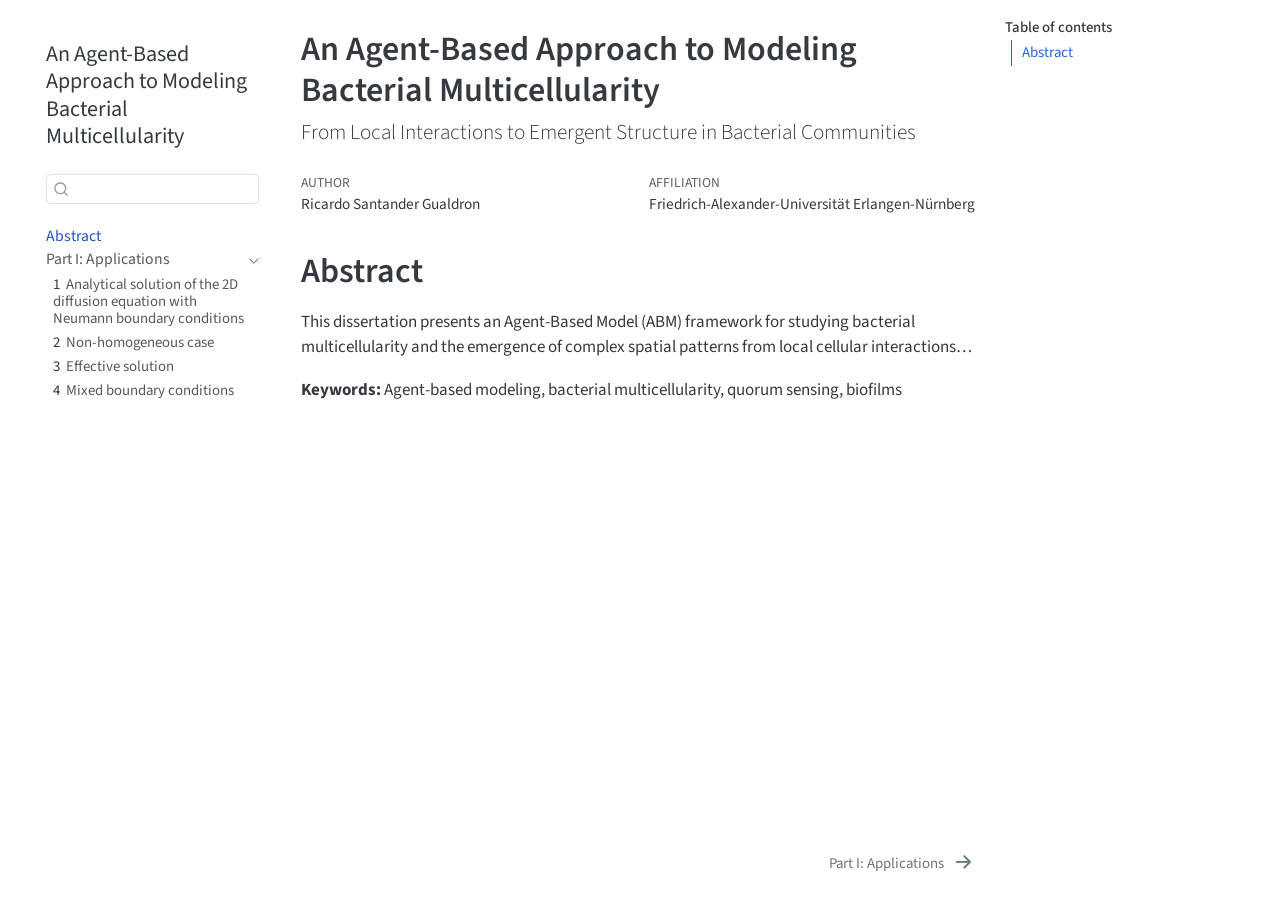
==== docs/index.html @ 5413a3c6 "Add Quarto search functionality with Algolia integration - Implemented a new search feature using Al" ====
<!DOCTYPE html>
<html xmlns="http://www.w3.org/1999/xhtml" lang="en" xml:lang="en"><head>

<meta charset="utf-8">
<meta name="generator" content="quarto-1.8.25">

<meta name="viewport" content="width=device-width, initial-scale=1.0, user-scalable=yes">

<meta name="author" content="Ricardo Santander Gualdron">

<title>An Agent-Based Approach to Modeling Bacterial Multicellularity</title>
<style>
code{white-space: pre-wrap;}
span.smallcaps{font-variant: small-caps;}
div.columns{display: flex; gap: min(4vw, 1.5em);}
div.column{flex: auto; overflow-x: auto;}
div.hanging-indent{margin-left: 1.5em; text-indent: -1.5em;}
ul.task-list{list-style: none;}
ul.task-list li input[type="checkbox"] {
  width: 0.8em;
  margin: 0 0.8em 0.2em -1em; /* quarto-specific, see https://github.com/quarto-dev/quarto-cli/issues/4556 */ 
  vertical-align: middle;
}
</style>


<script src="site_libs/quarto-nav/quarto-nav.js"></script>
<script src="site_libs/quarto-nav/headroom.min.js"></script>
<script src="site_libs/clipboard/clipboard.min.js"></script>
<script src="site_libs/quarto-search/autocomplete.umd.js"></script>
<script src="site_libs/quarto-search/fuse.min.js"></script>
<script src="site_libs/quarto-search/quarto-search.js"></script>
<meta name="quarto:offset" content="./">
<link href="./partII.html" rel="next">
<script src="site_libs/quarto-html/quarto.js" type="module"></script>
<script src="site_libs/quarto-html/tabsets/tabsets.js" type="module"></script>
<script src="site_libs/quarto-html/axe/axe-check.js" type="module"></script>
<script src="site_libs/quarto-html/popper.min.js"></script>
<script src="site_libs/quarto-html/tippy.umd.min.js"></script>
<script src="site_libs/quarto-html/anchor.min.js"></script>
<link href="site_libs/quarto-html/tippy.css" rel="stylesheet">
<link href="site_libs/quarto-html/quarto-syntax-highlighting-7b89279ff1a6dce999919e0e67d4d9ec.css" rel="stylesheet" id="quarto-text-highlighting-styles">
<script src="site_libs/bootstrap/bootstrap.min.js"></script>
<link href="site_libs/bootstrap/bootstrap-icons.css" rel="stylesheet">
<link href="site_libs/bootstrap/bootstrap-8894590f4e905bb9429a808ac524e6f9.min.css" rel="stylesheet" append-hash="true" id="quarto-bootstrap" data-mode="light">
<script id="quarto-search-options" type="application/json">{
  "location": "sidebar",
  "copy-button": false,
  "collapse-after": 3,
  "panel-placement": "start",
  "type": "textbox",
  "limit": 50,
  "keyboard-shortcut": [
    "f",
    "/",
    "s"
  ],
  "show-item-context": false,
  "language": {
    "search-no-results-text": "No results",
    "search-matching-documents-text": "matching documents",
    "search-copy-link-title": "Copy link to search",
    "search-hide-matches-text": "Hide additional matches",
    "search-more-match-text": "more match in this document",
    "search-more-matches-text": "more matches in this document",
    "search-clear-button-title": "Clear",
    "search-text-placeholder": "",
    "search-detached-cancel-button-title": "Cancel",
    "search-submit-button-title": "Submit",
    "search-label": "Search"
  }
}</script>


</head>

<body class="nav-sidebar floating quarto-light">

<div id="quarto-search-results"></div>
  <header id="quarto-header" class="headroom fixed-top">
  <nav class="quarto-secondary-nav">
    <div class="container-fluid d-flex">
      <button type="button" class="quarto-btn-toggle btn" data-bs-toggle="collapse" role="button" data-bs-target=".quarto-sidebar-collapse-item" aria-controls="quarto-sidebar" aria-expanded="false" aria-label="Toggle sidebar navigation" onclick="if (window.quartoToggleHeadroom) { window.quartoToggleHeadroom(); }">
        <i class="bi bi-layout-text-sidebar-reverse"></i>
      </button>
        <nav class="quarto-page-breadcrumbs" aria-label="breadcrumb"><ol class="breadcrumb"><li class="breadcrumb-item"><a href="./index.html">Abstract</a></li></ol></nav>
        <a class="flex-grow-1" role="navigation" data-bs-toggle="collapse" data-bs-target=".quarto-sidebar-collapse-item" aria-controls="quarto-sidebar" aria-expanded="false" aria-label="Toggle sidebar navigation" onclick="if (window.quartoToggleHeadroom) { window.quartoToggleHeadroom(); }">      
        </a>
      <button type="button" class="btn quarto-search-button" aria-label="Search" onclick="window.quartoOpenSearch();">
        <i class="bi bi-search"></i>
      </button>
    </div>
  </nav>
</header>
<!-- content -->
<div id="quarto-content" class="quarto-container page-columns page-rows-contents page-layout-article">
<!-- sidebar -->
  <nav id="quarto-sidebar" class="sidebar collapse collapse-horizontal quarto-sidebar-collapse-item sidebar-navigation floating overflow-auto">
    <div class="pt-lg-2 mt-2 text-left sidebar-header sidebar-header-stacked">
      <a href="./index.html" class="sidebar-logo-link">
      </a>
    <div class="sidebar-title mb-0 py-0">
      <a href="./">An Agent-Based Approach to Modeling Bacterial Multicellularity</a> 
    </div>
      </div>
        <div class="mt-2 flex-shrink-0 align-items-center">
        <div class="sidebar-search">
        <div id="quarto-search" class="" title="Search"></div>
        </div>
        </div>
    <div class="sidebar-menu-container"> 
    <ul class="list-unstyled mt-1">
        <li class="sidebar-item">
  <div class="sidebar-item-container"> 
  <a href="./index.html" class="sidebar-item-text sidebar-link active">
 <span class="menu-text">Abstract</span></a>
  </div>
</li>
        <li class="sidebar-item sidebar-item-section">
      <div class="sidebar-item-container"> 
            <a href="./partII.html" class="sidebar-item-text sidebar-link">
 <span class="menu-text">Part I: Applications</span></a>
          <a class="sidebar-item-toggle text-start" data-bs-toggle="collapse" data-bs-target="#quarto-sidebar-section-1" role="navigation" aria-expanded="true" aria-label="Toggle section">
            <i class="bi bi-chevron-right ms-2"></i>
          </a> 
      </div>
      <ul id="quarto-sidebar-section-1" class="collapse list-unstyled sidebar-section depth1 show">  
          <li class="sidebar-item">
  <div class="sidebar-item-container"> 
  <a href="./partII/diffusion.html" class="sidebar-item-text sidebar-link">
 <span class="menu-text"><span class="chapter-number">1</span>&nbsp; <span class="chapter-title">Analytical solution of the 2D diffusion equation with Neumann boundary conditions</span></span></a>
  </div>
</li>
          <li class="sidebar-item">
  <div class="sidebar-item-container"> 
  <a href="./partII/nonHomogeneous.html" class="sidebar-item-text sidebar-link">
 <span class="menu-text"><span class="chapter-number">2</span>&nbsp; <span class="chapter-title">Non-homogeneous case</span></span></a>
  </div>
</li>
          <li class="sidebar-item">
  <div class="sidebar-item-container"> 
  <a href="./partII/effectiveSolution.html" class="sidebar-item-text sidebar-link">
 <span class="menu-text"><span class="chapter-number">3</span>&nbsp; <span class="chapter-title">Effective solution</span></span></a>
  </div>
</li>
          <li class="sidebar-item">
  <div class="sidebar-item-container"> 
  <a href="./partII/RobinBoundary.html" class="sidebar-item-text sidebar-link">
 <span class="menu-text"><span class="chapter-number">4</span>&nbsp; <span class="chapter-title">Mixed boundary conditions</span></span></a>
  </div>
</li>
      </ul>
  </li>
    </ul>
    </div>
</nav>
<div id="quarto-sidebar-glass" class="quarto-sidebar-collapse-item" data-bs-toggle="collapse" data-bs-target=".quarto-sidebar-collapse-item"></div>
<!-- margin-sidebar -->
    <div id="quarto-margin-sidebar" class="sidebar margin-sidebar">
        <nav id="TOC" role="doc-toc" class="toc-active">
    <h2 id="toc-title">Table of contents</h2>
   
  <ul>
  <li><a href="#abstract" id="toc-abstract" class="nav-link active" data-scroll-target="#abstract">Abstract</a></li>
  </ul>
</nav>
    </div>
<!-- main -->
<main class="content" id="quarto-document-content">

<header id="title-block-header" class="quarto-title-block default">
<div class="quarto-title">
<h1 class="title">An Agent-Based Approach to Modeling Bacterial Multicellularity</h1>
<p class="subtitle lead">From Local Interactions to Emergent Structure in Bacterial Communities</p>
</div>


<div class="quarto-title-meta-author">
  <div class="quarto-title-meta-heading">Author</div>
  <div class="quarto-title-meta-heading">Affiliation</div>
  
    <div class="quarto-title-meta-contents">
    <p class="author">Ricardo Santander Gualdron </p>
  </div>
  <div class="quarto-title-meta-contents">
        <p class="affiliation">
            Friedrich-Alexander-Universität Erlangen-Nürnberg
          </p>
      </div>
  </div>

<div class="quarto-title-meta">

      
  
    
  </div>
  


</header>


<section id="abstract" class="level1 unnumbered">
<h1 class="unnumbered">Abstract</h1>
<p>This dissertation presents an Agent-Based Model (ABM) framework for studying bacterial multicellularity and the emergence of complex spatial patterns from local cellular interactions…</p>
<p><strong>Keywords:</strong> Agent-based modeling, bacterial multicellularity, quorum sensing, biofilms</p>


</section>

</main> <!-- /main -->
<script id="quarto-html-after-body" type="application/javascript">
  window.document.addEventListener("DOMContentLoaded", function (event) {
    const icon = "";
    const anchorJS = new window.AnchorJS();
    anchorJS.options = {
      placement: 'right',
      icon: icon
    };
    anchorJS.add('.anchored');
    const isCodeAnnotation = (el) => {
      for (const clz of el.classList) {
        if (clz.startsWith('code-annotation-')) {                     
          return true;
        }
      }
      return false;
    }
    const onCopySuccess = function(e) {
      // button target
      const button = e.trigger;
      // don't keep focus
      button.blur();
      // flash "checked"
      button.classList.add('code-copy-button-checked');
      var currentTitle = button.getAttribute("title");
      button.setAttribute("title", "Copied!");
      let tooltip;
      if (window.bootstrap) {
        button.setAttribute("data-bs-toggle", "tooltip");
        button.setAttribute("data-bs-placement", "left");
        button.setAttribute("data-bs-title", "Copied!");
        tooltip = new bootstrap.Tooltip(button, 
          { trigger: "manual", 
            customClass: "code-copy-button-tooltip",
            offset: [0, -8]});
        tooltip.show();    
      }
      setTimeout(function() {
        if (tooltip) {
          tooltip.hide();
          button.removeAttribute("data-bs-title");
          button.removeAttribute("data-bs-toggle");
          button.removeAttribute("data-bs-placement");
        }
        button.setAttribute("title", currentTitle);
        button.classList.remove('code-copy-button-checked');
      }, 1000);
      // clear code selection
      e.clearSelection();
    }
    const getTextToCopy = function(trigger) {
      const outerScaffold = trigger.parentElement.cloneNode(true);
      const codeEl = outerScaffold.querySelector('code');
      for (const childEl of codeEl.children) {
        if (isCodeAnnotation(childEl)) {
          childEl.remove();
        }
      }
      return codeEl.innerText;
    }
    const clipboard = new window.ClipboardJS('.code-copy-button:not([data-in-quarto-modal])', {
      text: getTextToCopy
    });
    clipboard.on('success', onCopySuccess);
    if (window.document.getElementById('quarto-embedded-source-code-modal')) {
      const clipboardModal = new window.ClipboardJS('.code-copy-button[data-in-quarto-modal]', {
        text: getTextToCopy,
        container: window.document.getElementById('quarto-embedded-source-code-modal')
      });
      clipboardModal.on('success', onCopySuccess);
    }
      var localhostRegex = new RegExp(/^(?:http|https):\/\/localhost\:?[0-9]*\//);
      var mailtoRegex = new RegExp(/^mailto:/);
        var filterRegex = new RegExp('/' + window.location.host + '/');
      var isInternal = (href) => {
          return filterRegex.test(href) || localhostRegex.test(href) || mailtoRegex.test(href);
      }
      // Inspect non-navigation links and adorn them if external
     var links = window.document.querySelectorAll('a[href]:not(.nav-link):not(.navbar-brand):not(.toc-action):not(.sidebar-link):not(.sidebar-item-toggle):not(.pagination-link):not(.no-external):not([aria-hidden]):not(.dropdown-item):not(.quarto-navigation-tool):not(.about-link)');
      for (var i=0; i<links.length; i++) {
        const link = links[i];
        if (!isInternal(link.href)) {
          // undo the damage that might have been done by quarto-nav.js in the case of
          // links that we want to consider external
          if (link.dataset.originalHref !== undefined) {
            link.href = link.dataset.originalHref;
          }
        }
      }
    function tippyHover(el, contentFn, onTriggerFn, onUntriggerFn) {
      const config = {
        allowHTML: true,
        maxWidth: 500,
        delay: 100,
        arrow: false,
        appendTo: function(el) {
            return el.parentElement;
        },
        interactive: true,
        interactiveBorder: 10,
        theme: 'quarto',
        placement: 'bottom-start',
      };
      if (contentFn) {
        config.content = contentFn;
      }
      if (onTriggerFn) {
        config.onTrigger = onTriggerFn;
      }
      if (onUntriggerFn) {
        config.onUntrigger = onUntriggerFn;
      }
      window.tippy(el, config); 
    }
    const noterefs = window.document.querySelectorAll('a[role="doc-noteref"]');
    for (var i=0; i<noterefs.length; i++) {
      const ref = noterefs[i];
      tippyHover(ref, function() {
        // use id or data attribute instead here
        let href = ref.getAttribute('data-footnote-href') || ref.getAttribute('href');
        try { href = new URL(href).hash; } catch {}
        const id = href.replace(/^#\/?/, "");
        const note = window.document.getElementById(id);
        if (note) {
          return note.innerHTML;
        } else {
          return "";
        }
      });
    }
    const xrefs = window.document.querySelectorAll('a.quarto-xref');
    const processXRef = (id, note) => {
      // Strip column container classes
      const stripColumnClz = (el) => {
        el.classList.remove("page-full", "page-columns");
        if (el.children) {
          for (const child of el.children) {
            stripColumnClz(child);
          }
        }
      }
      stripColumnClz(note)
      if (id === null || id.startsWith('sec-')) {
        // Special case sections, only their first couple elements
        const container = document.createElement("div");
        if (note.children && note.children.length > 2) {
          container.appendChild(note.children[0].cloneNode(true));
          for (let i = 1; i < note.children.length; i++) {
            const child = note.children[i];
            if (child.tagName === "P" && child.innerText === "") {
              continue;
            } else {
              container.appendChild(child.cloneNode(true));
              break;
            }
          }
          if (window.Quarto?.typesetMath) {
            window.Quarto.typesetMath(container);
          }
          return container.innerHTML
        } else {
          if (window.Quarto?.typesetMath) {
            window.Quarto.typesetMath(note);
          }
          return note.innerHTML;
        }
      } else {
        // Remove any anchor links if they are present
        const anchorLink = note.querySelector('a.anchorjs-link');
        if (anchorLink) {
          anchorLink.remove();
        }
        if (window.Quarto?.typesetMath) {
          window.Quarto.typesetMath(note);
        }
        if (note.classList.contains("callout")) {
          return note.outerHTML;
        } else {
          return note.innerHTML;
        }
      }
    }
    for (var i=0; i<xrefs.length; i++) {
      const xref = xrefs[i];
      tippyHover(xref, undefined, function(instance) {
        instance.disable();
        let url = xref.getAttribute('href');
        let hash = undefined; 
        if (url.startsWith('#')) {
          hash = url;
        } else {
          try { hash = new URL(url).hash; } catch {}
        }
        if (hash) {
          const id = hash.replace(/^#\/?/, "");
          const note = window.document.getElementById(id);
          if (note !== null) {
            try {
              const html = processXRef(id, note.cloneNode(true));
              instance.setContent(html);
            } finally {
              instance.enable();
              instance.show();
            }
          } else {
            // See if we can fetch this
            fetch(url.split('#')[0])
            .then(res => res.text())
            .then(html => {
              const parser = new DOMParser();
              const htmlDoc = parser.parseFromString(html, "text/html");
              const note = htmlDoc.getElementById(id);
              if (note !== null) {
                const html = processXRef(id, note);
                instance.setContent(html);
              } 
            }).finally(() => {
              instance.enable();
              instance.show();
            });
          }
        } else {
          // See if we can fetch a full url (with no hash to target)
          // This is a special case and we should probably do some content thinning / targeting
          fetch(url)
          .then(res => res.text())
          .then(html => {
            const parser = new DOMParser();
            const htmlDoc = parser.parseFromString(html, "text/html");
            const note = htmlDoc.querySelector('main.content');
            if (note !== null) {
              // This should only happen for chapter cross references
              // (since there is no id in the URL)
              // remove the first header
              if (note.children.length > 0 && note.children[0].tagName === "HEADER") {
                note.children[0].remove();
              }
              const html = processXRef(null, note);
              instance.setContent(html);
            } 
          }).finally(() => {
            instance.enable();
            instance.show();
          });
        }
      }, function(instance) {
      });
    }
        let selectedAnnoteEl;
        const selectorForAnnotation = ( cell, annotation) => {
          let cellAttr = 'data-code-cell="' + cell + '"';
          let lineAttr = 'data-code-annotation="' +  annotation + '"';
          const selector = 'span[' + cellAttr + '][' + lineAttr + ']';
          return selector;
        }
        const selectCodeLines = (annoteEl) => {
          const doc = window.document;
          const targetCell = annoteEl.getAttribute("data-target-cell");
          const targetAnnotation = annoteEl.getAttribute("data-target-annotation");
          const annoteSpan = window.document.querySelector(selectorForAnnotation(targetCell, targetAnnotation));
          const lines = annoteSpan.getAttribute("data-code-lines").split(",");
          const lineIds = lines.map((line) => {
            return targetCell + "-" + line;
          })
          let top = null;
          let height = null;
          let parent = null;
          if (lineIds.length > 0) {
              //compute the position of the single el (top and bottom and make a div)
              const el = window.document.getElementById(lineIds[0]);
              top = el.offsetTop;
              height = el.offsetHeight;
              parent = el.parentElement.parentElement;
            if (lineIds.length > 1) {
              const lastEl = window.document.getElementById(lineIds[lineIds.length - 1]);
              const bottom = lastEl.offsetTop + lastEl.offsetHeight;
              height = bottom - top;
            }
            if (top !== null && height !== null && parent !== null) {
              // cook up a div (if necessary) and position it 
              let div = window.document.getElementById("code-annotation-line-highlight");
              if (div === null) {
                div = window.document.createElement("div");
                div.setAttribute("id", "code-annotation-line-highlight");
                div.style.position = 'absolute';
                parent.appendChild(div);
              }
              div.style.top = top - 2 + "px";
              div.style.height = height + 4 + "px";
              div.style.left = 0;
              let gutterDiv = window.document.getElementById("code-annotation-line-highlight-gutter");
              if (gutterDiv === null) {
                gutterDiv = window.document.createElement("div");
                gutterDiv.setAttribute("id", "code-annotation-line-highlight-gutter");
                gutterDiv.style.position = 'absolute';
                const codeCell = window.document.getElementById(targetCell);
                const gutter = codeCell.querySelector('.code-annotation-gutter');
                gutter.appendChild(gutterDiv);
              }
              gutterDiv.style.top = top - 2 + "px";
              gutterDiv.style.height = height + 4 + "px";
            }
            selectedAnnoteEl = annoteEl;
          }
        };
        const unselectCodeLines = () => {
          const elementsIds = ["code-annotation-line-highlight", "code-annotation-line-highlight-gutter"];
          elementsIds.forEach((elId) => {
            const div = window.document.getElementById(elId);
            if (div) {
              div.remove();
            }
          });
          selectedAnnoteEl = undefined;
        };
          // Handle positioning of the toggle
      window.addEventListener(
        "resize",
        throttle(() => {
          elRect = undefined;
          if (selectedAnnoteEl) {
            selectCodeLines(selectedAnnoteEl);
          }
        }, 10)
      );
      function throttle(fn, ms) {
      let throttle = false;
      let timer;
        return (...args) => {
          if(!throttle) { // first call gets through
              fn.apply(this, args);
              throttle = true;
          } else { // all the others get throttled
              if(timer) clearTimeout(timer); // cancel #2
              timer = setTimeout(() => {
                fn.apply(this, args);
                timer = throttle = false;
              }, ms);
          }
        };
      }
        // Attach click handler to the DT
        const annoteDls = window.document.querySelectorAll('dt[data-target-cell]');
        for (const annoteDlNode of annoteDls) {
          annoteDlNode.addEventListener('click', (event) => {
            const clickedEl = event.target;
            if (clickedEl !== selectedAnnoteEl) {
              unselectCodeLines();
              const activeEl = window.document.querySelector('dt[data-target-cell].code-annotation-active');
              if (activeEl) {
                activeEl.classList.remove('code-annotation-active');
              }
              selectCodeLines(clickedEl);
              clickedEl.classList.add('code-annotation-active');
            } else {
              // Unselect the line
              unselectCodeLines();
              clickedEl.classList.remove('code-annotation-active');
            }
          });
        }
    const findCites = (el) => {
      const parentEl = el.parentElement;
      if (parentEl) {
        const cites = parentEl.dataset.cites;
        if (cites) {
          return {
            el,
            cites: cites.split(' ')
          };
        } else {
          return findCites(el.parentElement)
        }
      } else {
        return undefined;
      }
    };
    var bibliorefs = window.document.querySelectorAll('a[role="doc-biblioref"]');
    for (var i=0; i<bibliorefs.length; i++) {
      const ref = bibliorefs[i];
      const citeInfo = findCites(ref);
      if (citeInfo) {
        tippyHover(citeInfo.el, function() {
          var popup = window.document.createElement('div');
          citeInfo.cites.forEach(function(cite) {
            var citeDiv = window.document.createElement('div');
            citeDiv.classList.add('hanging-indent');
            citeDiv.classList.add('csl-entry');
            var biblioDiv = window.document.getElementById('ref-' + cite);
            if (biblioDiv) {
              citeDiv.innerHTML = biblioDiv.innerHTML;
            }
            popup.appendChild(citeDiv);
          });
          return popup.innerHTML;
        });
      }
    }
  });
  </script>
<nav class="page-navigation">
  <div class="nav-page nav-page-previous">
  </div>
  <div class="nav-page nav-page-next">
      <a href="./partII.html" class="pagination-link" aria-label="Part I: Applications">
        <span class="nav-page-text">Part I: Applications</span> <i class="bi bi-arrow-right-short"></i>
      </a>
  </div>
</nav>
</div> <!-- /content -->




</body></html>
---- docs/site_libs/quarto-html/tippy.css ----
.tippy-box[data-animation=fade][data-state=hidden]{opacity:0}[data-tippy-root]{max-width:calc(100vw - 10px)}.tippy-box{position:relative;background-color:#333;color:#fff;border-radius:4px;font-size:14px;line-height:1.4;white-space:normal;outline:0;transition-property:transform,visibility,opacity}.tippy-box[data-placement^=top]>.tippy-arrow{bottom:0}.tippy-box[data-placement^=top]>.tippy-arrow:before{bottom:-7px;left:0;border-width:8px 8px 0;border-top-color:initial;transform-origin:center top}.tippy-box[data-placement^=bottom]>.tippy-arrow{top:0}.tippy-box[data-placement^=bottom]>.tippy-arrow:before{top:-7px;left:0;border-width:0 8px 8px;border-bottom-color:initial;transform-origin:center bottom}.tippy-box[data-placement^=left]>.tippy-arrow{right:0}.tippy-box[data-placement^=left]>.tippy-arrow:before{border-width:8px 0 8px 8px;border-left-color:initial;right:-7px;transform-origin:center left}.tippy-box[data-placement^=right]>.tippy-arrow{left:0}.tippy-box[data-placement^=right]>.tippy-arrow:before{left:-7px;border-width:8px 8px 8px 0;border-right-color:initial;transform-origin:center right}.tippy-box[data-inertia][data-state=visible]{transition-timing-function:cubic-bezier(.54,1.5,.38,1.11)}.tippy-arrow{width:16px;height:16px;color:#333}.tippy-arrow:before{content:"";position:absolute;border-color:transparent;border-style:solid}.tippy-content{position:relative;padding:5px 9px;z-index:1}
---- docs/site_libs/quarto-html/quarto-syntax-highlighting-7b89279ff1a6dce999919e0e67d4d9ec.css ----
/* quarto syntax highlight colors */
:root {
  --quarto-hl-ot-color: #003B4F;
  --quarto-hl-at-color: #657422;
  --quarto-hl-ss-color: #20794D;
  --quarto-hl-an-color: #5E5E5E;
  --quarto-hl-fu-color: #4758AB;
  --quarto-hl-st-color: #20794D;
  --quarto-hl-cf-color: #003B4F;
  --quarto-hl-op-color: #5E5E5E;
  --quarto-hl-er-color: #AD0000;
  --quarto-hl-bn-color: #AD0000;
  --quarto-hl-al-color: #AD0000;
  --quarto-hl-va-color: #111111;
  --quarto-hl-bu-color: inherit;
  --quarto-hl-ex-color: inherit;
  --quarto-hl-pp-color: #AD0000;
  --quarto-hl-in-color: #5E5E5E;
  --quarto-hl-vs-color: #20794D;
  --quarto-hl-wa-color: #5E5E5E;
  --quarto-hl-do-color: #5E5E5E;
  --quarto-hl-im-color: #00769E;
  --quarto-hl-ch-color: #20794D;
  --quarto-hl-dt-color: #AD0000;
  --quarto-hl-fl-color: #AD0000;
  --quarto-hl-co-color: #5E5E5E;
  --quarto-hl-cv-color: #5E5E5E;
  --quarto-hl-cn-color: #8f5902;
  --quarto-hl-sc-color: #5E5E5E;
  --quarto-hl-dv-color: #AD0000;
  --quarto-hl-kw-color: #003B4F;
}

/* other quarto variables */
:root {
  --quarto-font-monospace: SFMono-Regular, Menlo, Monaco, Consolas, "Liberation Mono", "Courier New", monospace;
}

/* syntax highlight based on Pandoc's rules */
pre > code.sourceCode > span {
  color: #003B4F;
}

code.sourceCode > span {
  color: #003B4F;
}

div.sourceCode,
div.sourceCode pre.sourceCode {
  color: #003B4F;
}

/* Normal */
code span {
  color: #003B4F;
}

/* Alert */
code span.al {
  color: #AD0000;
  font-style: inherit;
}

/* Annotation */
code span.an {
  color: #5E5E5E;
  font-style: inherit;
}

/* Attribute */
code span.at {
  color: #657422;
  font-style: inherit;
}

/* BaseN */
code span.bn {
  color: #AD0000;
  font-style: inherit;
}

/* BuiltIn */
code span.bu {
  font-style: inherit;
}

/* ControlFlow */
code span.cf {
  color: #003B4F;
  font-weight: bold;
  font-style: inherit;
}

/* Char */
code span.ch {
  color: #20794D;
  font-style: inherit;
}

/* Constant */
code span.cn {
  color: #8f5902;
  font-style: inherit;
}

/* Comment */
code span.co {
  color: #5E5E5E;
  font-style: inherit;
}

/* CommentVar */
code span.cv {
  color: #5E5E5E;
  font-style: italic;
}

/* Documentation */
code span.do {
  color: #5E5E5E;
  font-style: italic;
}

/* DataType */
code span.dt {
  color: #AD0000;
  font-style: inherit;
}

/* DecVal */
code span.dv {
  color: #AD0000;
  font-style: inherit;
}

/* Error */
code span.er {
  color: #AD0000;
  font-style: inherit;
}

/* Extension */
code span.ex {
  font-style: inherit;
}

/* Float */
code span.fl {
  color: #AD0000;
  font-style: inherit;
}

/* Function */
code span.fu {
  color: #4758AB;
  font-style: inherit;
}

/* Import */
code span.im {
  color: #00769E;
  font-style: inherit;
}

/* Information */
code span.in {
  color: #5E5E5E;
  font-style: inherit;
}

/* Keyword */
code span.kw {
  color: #003B4F;
  font-weight: bold;
  font-style: inherit;
}

/* Operator */
code span.op {
  color: #5E5E5E;
  font-style: inherit;
}

/* Other */
code span.ot {
  color: #003B4F;
  font-style: inherit;
}

/* Preprocessor */
code span.pp {
  color: #AD0000;
  font-style: inherit;
}

/* SpecialChar */
code span.sc {
  color: #5E5E5E;
  font-style: inherit;
}

/* SpecialString */
code span.ss {
  color: #20794D;
  font-style: inherit;
}

/* String */
code span.st {
  color: #20794D;
  font-style: inherit;
}

/* Variable */
code span.va {
  color: #111111;
  font-style: inherit;
}

/* VerbatimString */
code span.vs {
  color: #20794D;
  font-style: inherit;
}

/* Warning */
code span.wa {
  color: #5E5E5E;
  font-style: italic;
}

.prevent-inlining {
  content: "</";
}

/*# sourceMappingURL=3944bc705cfaf4c80e56f77c5205168a.css.map */
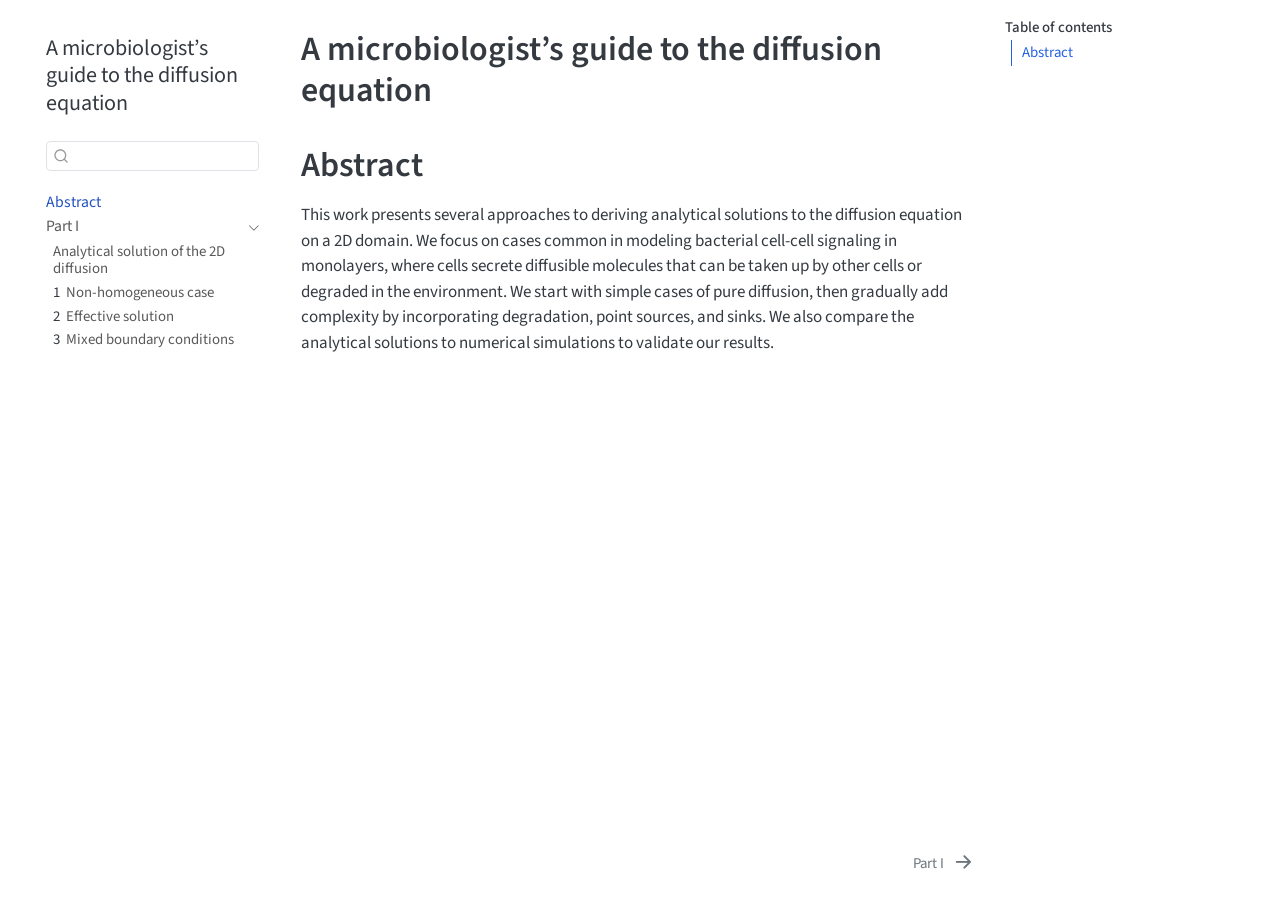
==== commit 92682ef3: "Add Quarto syntax highlighting CSS file with color definitions and styles" ====
--- a/docs/index.html
+++ b/docs/index.html
@@ -2,13 +2,12 @@
 <html xmlns="http://www.w3.org/1999/xhtml" lang="en" xml:lang="en"><head>
 
 <meta charset="utf-8">
-<meta name="generator" content="quarto-1.8.25">
+<meta name="generator" content="quarto-1.8.26">
 
 <meta name="viewport" content="width=device-width, initial-scale=1.0, user-scalable=yes">
 
-<meta name="author" content="Ricardo Santander Gualdron">
-
-<title>An Agent-Based Approach to Modeling Bacterial Multicellularity</title>
+
+<title>A microbiologist’s guide to the diffusion equation</title>
 <style>
 code{white-space: pre-wrap;}
 span.smallcaps{font-variant: small-caps;}
@@ -39,10 +38,10 @@
 <script src="site_libs/quarto-html/tippy.umd.min.js"></script>
 <script src="site_libs/quarto-html/anchor.min.js"></script>
 <link href="site_libs/quarto-html/tippy.css" rel="stylesheet">
-<link href="site_libs/quarto-html/quarto-syntax-highlighting-7b89279ff1a6dce999919e0e67d4d9ec.css" rel="stylesheet" id="quarto-text-highlighting-styles">
+<link href="site_libs/quarto-html/quarto-syntax-highlighting-587c61ba64f3a5504c4d52d930310e48.css" rel="stylesheet" id="quarto-text-highlighting-styles">
 <script src="site_libs/bootstrap/bootstrap.min.js"></script>
 <link href="site_libs/bootstrap/bootstrap-icons.css" rel="stylesheet">
-<link href="site_libs/bootstrap/bootstrap-8894590f4e905bb9429a808ac524e6f9.min.css" rel="stylesheet" append-hash="true" id="quarto-bootstrap" data-mode="light">
+<link href="site_libs/bootstrap/bootstrap-c4a09a7ffe027904e6eea70dfbe6111d.min.css" rel="stylesheet" append-hash="true" id="quarto-bootstrap" data-mode="light">
 <script id="quarto-search-options" type="application/json">{
   "location": "sidebar",
   "copy-button": false,
@@ -72,6 +71,7 @@
 }</script>
 
 
+<link rel="stylesheet" href="custom.css">
 </head>
 
 <body class="nav-sidebar floating quarto-light">
@@ -96,11 +96,9 @@
 <div id="quarto-content" class="quarto-container page-columns page-rows-contents page-layout-article">
 <!-- sidebar -->
   <nav id="quarto-sidebar" class="sidebar collapse collapse-horizontal quarto-sidebar-collapse-item sidebar-navigation floating overflow-auto">
-    <div class="pt-lg-2 mt-2 text-left sidebar-header sidebar-header-stacked">
-      <a href="./index.html" class="sidebar-logo-link">
-      </a>
+    <div class="pt-lg-2 mt-2 text-left sidebar-header">
     <div class="sidebar-title mb-0 py-0">
-      <a href="./">An Agent-Based Approach to Modeling Bacterial Multicellularity</a> 
+      <a href="./">A microbiologist’s guide to the diffusion equation</a> 
     </div>
       </div>
         <div class="mt-2 flex-shrink-0 align-items-center">
@@ -119,7 +117,7 @@
         <li class="sidebar-item sidebar-item-section">
       <div class="sidebar-item-container"> 
             <a href="./partII.html" class="sidebar-item-text sidebar-link">
- <span class="menu-text">Part I: Applications</span></a>
+ <span class="menu-text">Part I</span></a>
           <a class="sidebar-item-toggle text-start" data-bs-toggle="collapse" data-bs-target="#quarto-sidebar-section-1" role="navigation" aria-expanded="true" aria-label="Toggle section">
             <i class="bi bi-chevron-right ms-2"></i>
           </a> 
@@ -128,25 +126,25 @@
           <li class="sidebar-item">
   <div class="sidebar-item-container"> 
   <a href="./partII/diffusion.html" class="sidebar-item-text sidebar-link">
- <span class="menu-text"><span class="chapter-number">1</span>&nbsp; <span class="chapter-title">Analytical solution of the 2D diffusion equation with Neumann boundary conditions</span></span></a>
+ <span class="menu-text">Analytical solution of the 2D diffusion</span></a>
   </div>
 </li>
           <li class="sidebar-item">
   <div class="sidebar-item-container"> 
   <a href="./partII/nonHomogeneous.html" class="sidebar-item-text sidebar-link">
- <span class="menu-text"><span class="chapter-number">2</span>&nbsp; <span class="chapter-title">Non-homogeneous case</span></span></a>
+ <span class="menu-text"><span class="chapter-number">1</span>&nbsp; <span class="chapter-title">Non-homogeneous case</span></span></a>
   </div>
 </li>
           <li class="sidebar-item">
   <div class="sidebar-item-container"> 
   <a href="./partII/effectiveSolution.html" class="sidebar-item-text sidebar-link">
- <span class="menu-text"><span class="chapter-number">3</span>&nbsp; <span class="chapter-title">Effective solution</span></span></a>
+ <span class="menu-text"><span class="chapter-number">2</span>&nbsp; <span class="chapter-title">Effective solution</span></span></a>
   </div>
 </li>
           <li class="sidebar-item">
   <div class="sidebar-item-container"> 
   <a href="./partII/RobinBoundary.html" class="sidebar-item-text sidebar-link">
- <span class="menu-text"><span class="chapter-number">4</span>&nbsp; <span class="chapter-title">Mixed boundary conditions</span></span></a>
+ <span class="menu-text"><span class="chapter-number">3</span>&nbsp; <span class="chapter-title">Mixed boundary conditions</span></span></a>
   </div>
 </li>
       </ul>
@@ -170,28 +168,14 @@
 
 <header id="title-block-header" class="quarto-title-block default">
 <div class="quarto-title">
-<h1 class="title">An Agent-Based Approach to Modeling Bacterial Multicellularity</h1>
-<p class="subtitle lead">From Local Interactions to Emergent Structure in Bacterial Communities</p>
+<h1 class="title">A microbiologist’s guide to the diffusion equation</h1>
 </div>
 
 
-<div class="quarto-title-meta-author">
-  <div class="quarto-title-meta-heading">Author</div>
-  <div class="quarto-title-meta-heading">Affiliation</div>
-  
-    <div class="quarto-title-meta-contents">
-    <p class="author">Ricardo Santander Gualdron </p>
-  </div>
-  <div class="quarto-title-meta-contents">
-        <p class="affiliation">
-            Friedrich-Alexander-Universität Erlangen-Nürnberg
-          </p>
-      </div>
-  </div>
 
 <div class="quarto-title-meta">
 
-      
+    
   
     
   </div>
@@ -203,8 +187,8 @@
 
 <section id="abstract" class="level1 unnumbered">
 <h1 class="unnumbered">Abstract</h1>
-<p>This dissertation presents an Agent-Based Model (ABM) framework for studying bacterial multicellularity and the emergence of complex spatial patterns from local cellular interactions…</p>
-<p><strong>Keywords:</strong> Agent-based modeling, bacterial multicellularity, quorum sensing, biofilms</p>
+<p>This work presents several approaches to deriving analytical solutions to the diffusion equation on a 2D domain. We focus on cases common in modeling bacterial cell-cell signaling in monolayers, where cells secrete diffusible molecules that can be taken up by other cells or degraded in the environment. We start with simple cases of pure diffusion, then gradually add complexity by incorporating degradation, point sources, and sinks. We also compare the analytical solutions to numerical simulations to validate our results.</p>
+<!-- **Keywords:** Agent-based modeling, bacterial multicellularity, quorum sensing, biofilms -->
 
 
 </section>
@@ -614,8 +598,8 @@
   <div class="nav-page nav-page-previous">
   </div>
   <div class="nav-page nav-page-next">
-      <a href="./partII.html" class="pagination-link" aria-label="Part I: Applications">
-        <span class="nav-page-text">Part I: Applications</span> <i class="bi bi-arrow-right-short"></i>
+      <a href="./partII.html" class="pagination-link" aria-label="Part I">
+        <span class="nav-page-text">Part I</span> <i class="bi bi-arrow-right-short"></i>
       </a>
   </div>
 </nav>
--- a/docs/site_libs/quarto-html/quarto-syntax-highlighting-587c61ba64f3a5504c4d52d930310e48.css
+++ b/docs/site_libs/quarto-html/quarto-syntax-highlighting-587c61ba64f3a5504c4d52d930310e48.css
@@ -0,0 +1,236 @@
+/* quarto syntax highlight colors */
+:root {
+  --quarto-hl-ot-color: #003B4F;
+  --quarto-hl-at-color: #657422;
+  --quarto-hl-ss-color: #20794D;
+  --quarto-hl-an-color: #5E5E5E;
+  --quarto-hl-fu-color: #4758AB;
+  --quarto-hl-st-color: #20794D;
+  --quarto-hl-cf-color: #003B4F;
+  --quarto-hl-op-color: #5E5E5E;
+  --quarto-hl-er-color: #AD0000;
+  --quarto-hl-bn-color: #AD0000;
+  --quarto-hl-al-color: #AD0000;
+  --quarto-hl-va-color: #111111;
+  --quarto-hl-bu-color: inherit;
+  --quarto-hl-ex-color: inherit;
+  --quarto-hl-pp-color: #AD0000;
+  --quarto-hl-in-color: #5E5E5E;
+  --quarto-hl-vs-color: #20794D;
+  --quarto-hl-wa-color: #5E5E5E;
+  --quarto-hl-do-color: #5E5E5E;
+  --quarto-hl-im-color: #00769E;
+  --quarto-hl-ch-color: #20794D;
+  --quarto-hl-dt-color: #AD0000;
+  --quarto-hl-fl-color: #AD0000;
+  --quarto-hl-co-color: #5E5E5E;
+  --quarto-hl-cv-color: #5E5E5E;
+  --quarto-hl-cn-color: #8f5902;
+  --quarto-hl-sc-color: #5E5E5E;
+  --quarto-hl-dv-color: #AD0000;
+  --quarto-hl-kw-color: #003B4F;
+}
+
+/* other quarto variables */
+:root {
+  --quarto-font-monospace: SFMono-Regular, Menlo, Monaco, Consolas, "Liberation Mono", "Courier New", monospace;
+}
+
+/* syntax highlight based on Pandoc's rules */
+pre > code.sourceCode > span {
+  color: #003B4F;
+}
+
+code.sourceCode > span {
+  color: #003B4F;
+}
+
+div.sourceCode,
+div.sourceCode pre.sourceCode {
+  color: #003B4F;
+}
+
+/* Normal */
+code span {
+  color: #003B4F;
+}
+
+/* Alert */
+code span.al {
+  color: #AD0000;
+  font-style: inherit;
+}
+
+/* Annotation */
+code span.an {
+  color: #5E5E5E;
+  font-style: inherit;
+}
+
+/* Attribute */
+code span.at {
+  color: #657422;
+  font-style: inherit;
+}
+
+/* BaseN */
+code span.bn {
+  color: #AD0000;
+  font-style: inherit;
+}
+
+/* BuiltIn */
+code span.bu {
+  font-style: inherit;
+}
+
+/* ControlFlow */
+code span.cf {
+  color: #003B4F;
+  font-weight: bold;
+  font-style: inherit;
+}
+
+/* Char */
+code span.ch {
+  color: #20794D;
+  font-style: inherit;
+}
+
+/* Constant */
+code span.cn {
+  color: #8f5902;
+  font-style: inherit;
+}
+
+/* Comment */
+code span.co {
+  color: #5E5E5E;
+  font-style: inherit;
+}
+
+/* CommentVar */
+code span.cv {
+  color: #5E5E5E;
+  font-style: italic;
+}
+
+/* Documentation */
+code span.do {
+  color: #5E5E5E;
+  font-style: italic;
+}
+
+/* DataType */
+code span.dt {
+  color: #AD0000;
+  font-style: inherit;
+}
+
+/* DecVal */
+code span.dv {
+  color: #AD0000;
+  font-style: inherit;
+}
+
+/* Error */
+code span.er {
+  color: #AD0000;
+  font-style: inherit;
+}
+
+/* Extension */
+code span.ex {
+  font-style: inherit;
+}
+
+/* Float */
+code span.fl {
+  color: #AD0000;
+  font-style: inherit;
+}
+
+/* Function */
+code span.fu {
+  color: #4758AB;
+  font-style: inherit;
+}
+
+/* Import */
+code span.im {
+  color: #00769E;
+  font-style: inherit;
+}
+
+/* Information */
+code span.in {
+  color: #5E5E5E;
+  font-style: inherit;
+}
+
+/* Keyword */
+code span.kw {
+  color: #003B4F;
+  font-weight: bold;
+  font-style: inherit;
+}
+
+/* Operator */
+code span.op {
+  color: #5E5E5E;
+  font-style: inherit;
+}
+
+/* Other */
+code span.ot {
+  color: #003B4F;
+  font-style: inherit;
+}
+
+/* Preprocessor */
+code span.pp {
+  color: #AD0000;
+  font-style: inherit;
+}
+
+/* SpecialChar */
+code span.sc {
+  color: #5E5E5E;
+  font-style: inherit;
+}
+
+/* SpecialString */
+code span.ss {
+  color: #20794D;
+  font-style: inherit;
+}
+
+/* String */
+code span.st {
+  color: #20794D;
+  font-style: inherit;
+}
+
+/* Variable */
+code span.va {
+  color: #111111;
+  font-style: inherit;
+}
+
+/* VerbatimString */
+code span.vs {
+  color: #20794D;
+  font-style: inherit;
+}
+
+/* Warning */
+code span.wa {
+  color: #5E5E5E;
+  font-style: italic;
+}
+
+.prevent-inlining {
+  content: "</";
+}
+
+/*# sourceMappingURL=2dce1cc6c82594539e1579de68416b47.css.map */
--- a/docs/custom.css
+++ b/docs/custom.css
@@ -0,0 +1,27 @@
+ /* text next to sliders and inputs in Observable cells */
+.observablehq label {
+  font-size: 1em !important;
+}
+
+/* this controls the size of sliders */
+.observablehq input[type="range"] {
+  height: 5px !important;
+  width: 200px !important;
+}
+
+/* This controls the size of buttons in Observable cells */
+.observablehq button {
+  font-size: 1em !important;
+  padding: 0px 0px !important;
+  height: 25px !important;
+  color: white !important;
+  background-color: #007bff !important;
+}
+
+/* this controls the size of number inputs next to the sliders */
+.observablehq input[type="number"] {
+  font-size: 1em !important;
+  width: 60px !important;
+  height: 21px !important;
+  padding: 1px 2px !important;
+}
